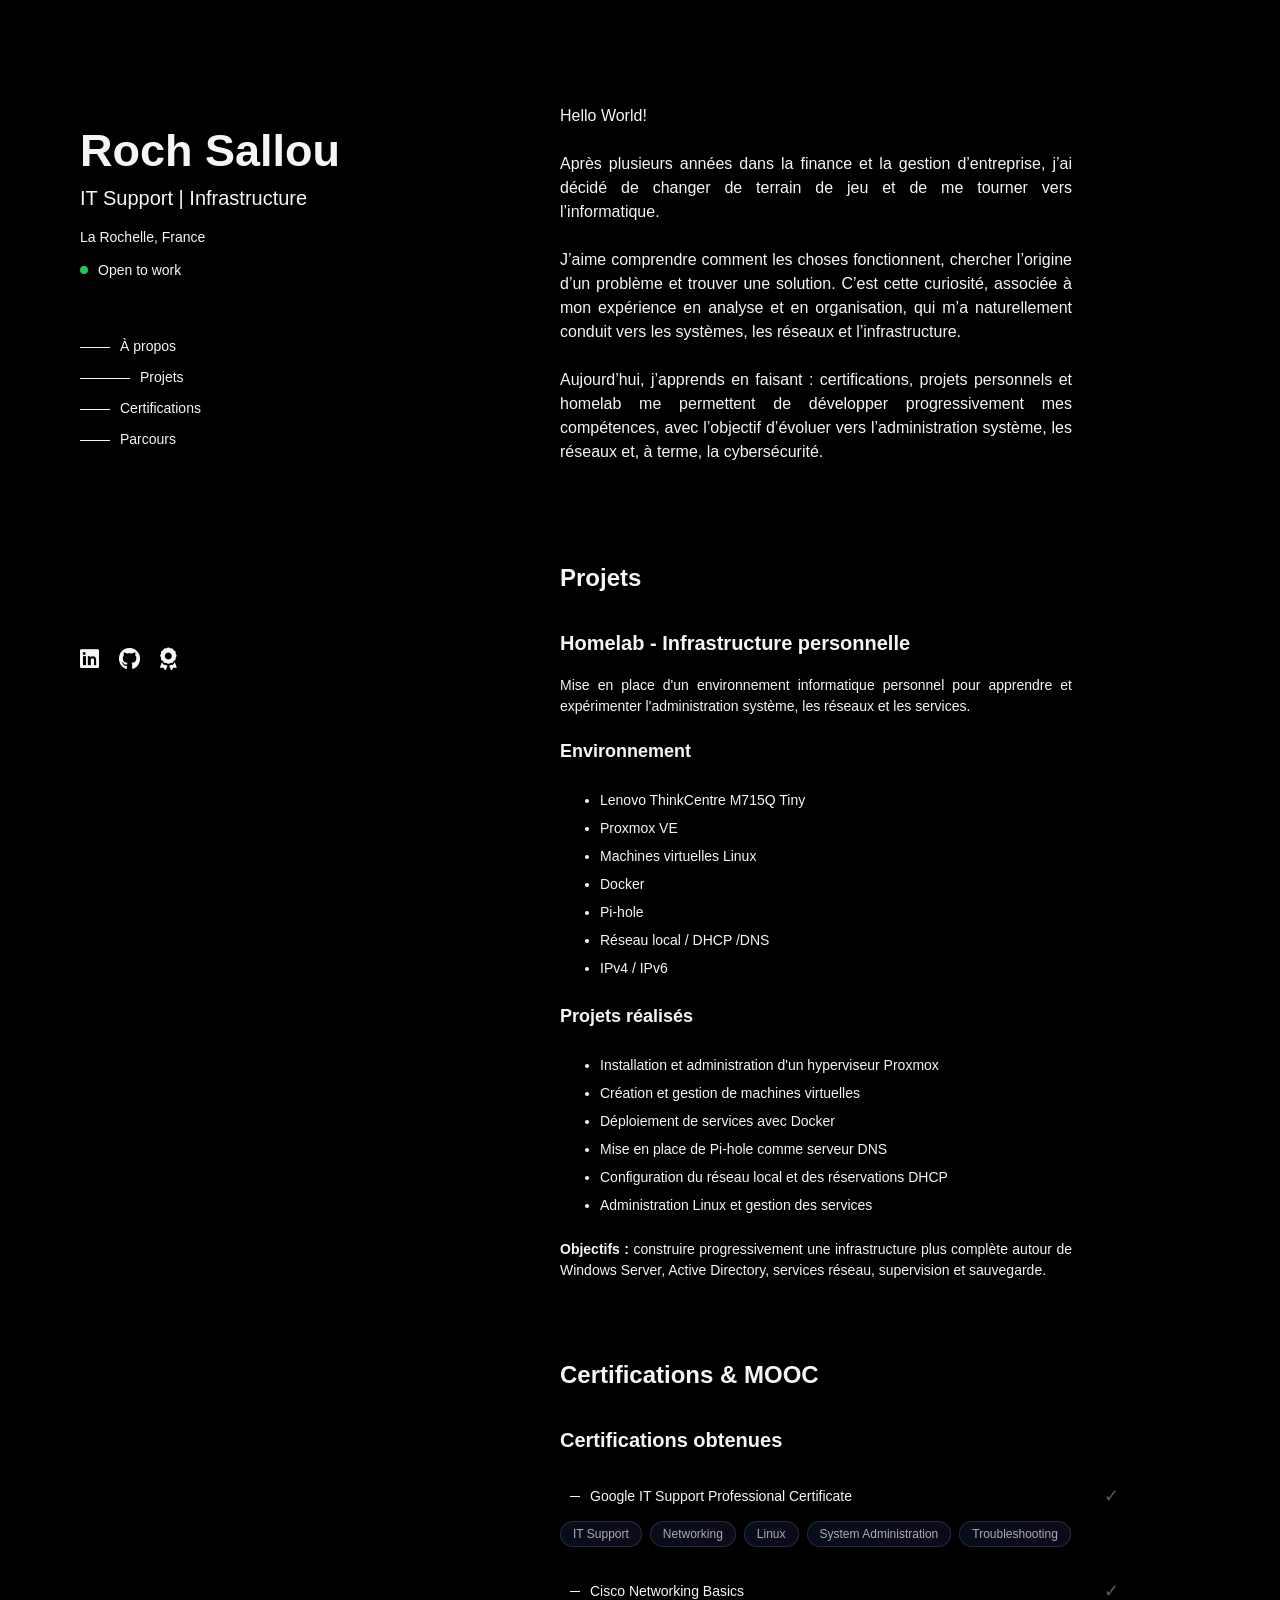
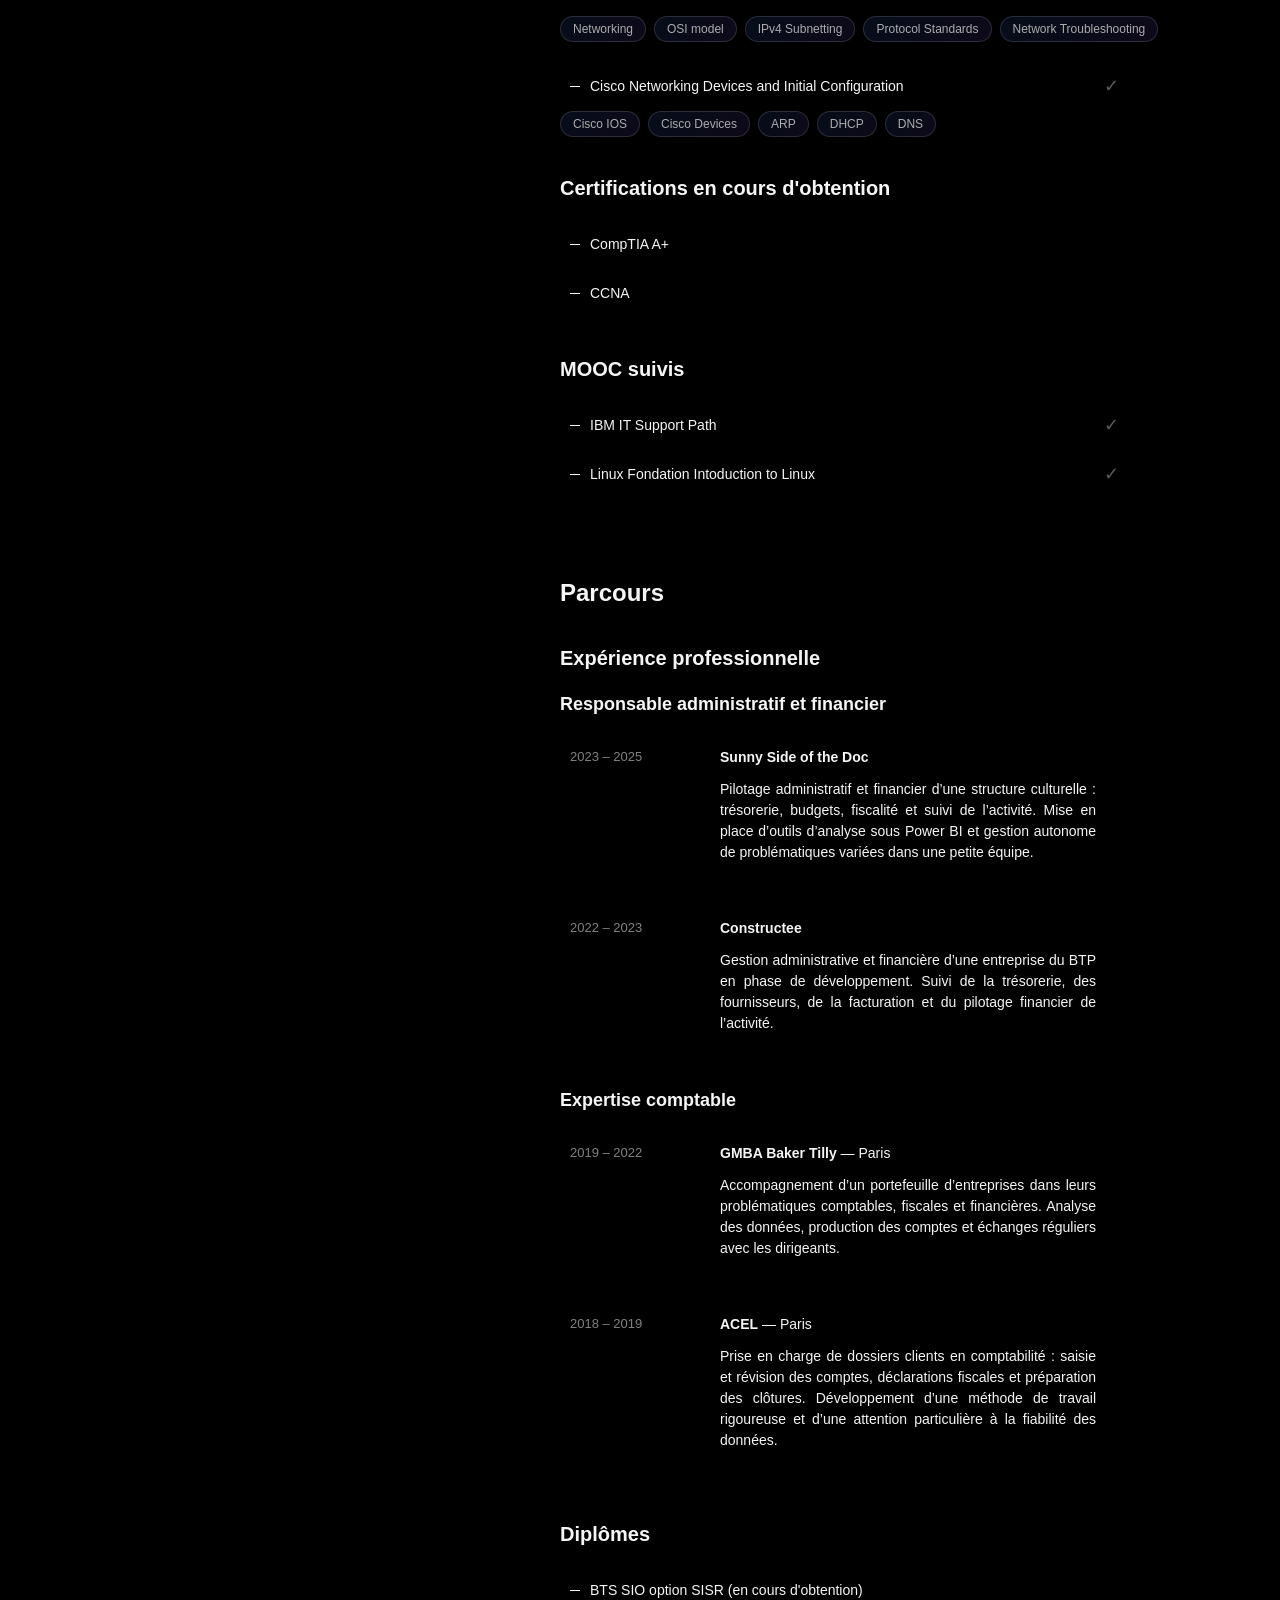
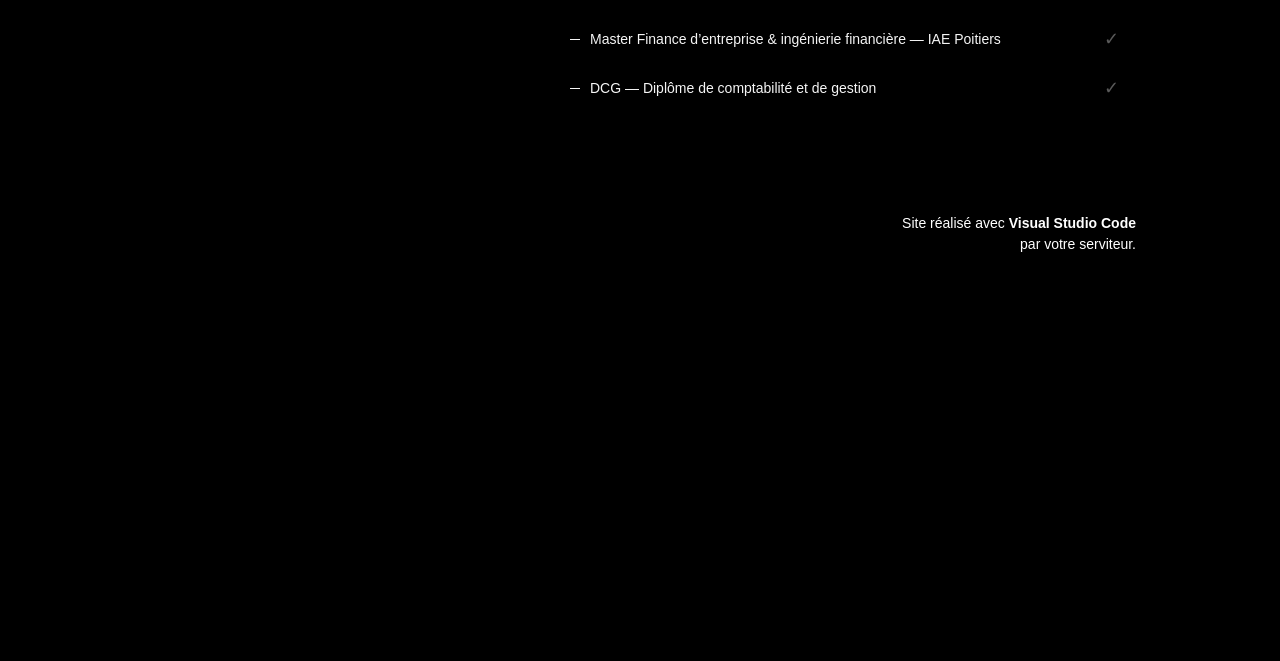
==== index.html @ a71e7d50 "Rename roch.html to index.html" ====
<!DOCTYPE html>
<html lang="fr">
    <head>
        <meta charset="utf-8">
        <meta 
            name="description" 
            content="Site web personnel de Roch SALLOU présentant son parcours professionnel, ses diplômes et expériences, les certifications qu'il a obtenu et les projets qu'il a réalisé"
        >
        <title>Roch SALLOU</title>
        <link rel="stylesheet" href="style.css">
        <script src="script.js" defer></script>
        <link rel="stylesheet" href="https://rsms.me/inter/inter.css">
        <link rel="stylesheet" href="https://cdnjs.cloudflare.com/ajax/libs/font-awesome/6.5.2/css/all.min.css">
    </head>

<body>
    <div class="layout">

<!-- Présentation -->

        <aside class="sidebar">

            <h1 id="nom">Roch Sallou</h1>

            <h2 id="fonction">IT Support | Infrastructure</h2>

            <p id="localisation">La Rochelle, France</p>

            <div class="disponibilité">

                <span class="status-dot"></span>
                Open to work
                
            </div>

<!-- Navigation -->

            <nav>
                <a href="#about">À propos</a>
                <a href="#projets">Projets</a>
                <a href="#certifications">Certifications</a>
                <a href="#parcours">Parcours</a>
            </nav>

<!-- Liens sociaux -->

            <div class="social-links">
                <a href="https://www.linkedin.com/rochsallou" target="_blank" aria-label="LinkedIn">
                    <i class="fa-brands fa-linkedin"></i>
                </a>

                <a href="https://github.com/socharullo" target="_blank" aria-label="GitHub">
                    <i class="fa-brands fa-github"></i>
                </a>

                <a href="https://www.credly.com/users/roch-sallou" target="_blank" aria-label="Credly">
                    <i class="fa-solid fa-award"></i>
                </a>
            </div>
        </aside>

        <main class="content">

<!-- About -->

            <section id="about">

                <p>Hello World!<br><br>

                Après plusieurs années dans la finance et la gestion d’entreprise, j’ai décidé de changer de terrain de jeu et de me tourner vers l’informatique.<br><br>

                J’aime comprendre comment les choses fonctionnent, chercher l’origine d’un problème et trouver une solution. C’est cette curiosité, associée à mon expérience en analyse et en organisation, qui m’a naturellement conduit vers les systèmes, les réseaux et l’infrastructure.<br><br>

                Aujourd’hui, j’apprends en faisant : certifications, projets personnels et homelab me permettent de développer progressivement mes compétences, avec l’objectif d’évoluer vers l’administration système, les réseaux et, à terme, la cybersécurité.</p>
                
            </section>

<!-- Projets -->

            <section id="projets">
            
                <h2>Projets</h2>

                    <h3>Homelab - Infrastructure personnelle</h3>

                            <p>Mise en place d'un environnement informatique personnel pour apprendre et expérimenter l'administration système, les réseaux et les services.</p>

                        <h4>Environnement</h4>

                            <ul>
                                <li>Lenovo ThinkCentre M715Q Tiny</li>
                                <li>Proxmox VE</li>
                                <li>Machines virtuelles Linux</li>
                                <li>Docker</li>
                                <li>Pi-hole</li>
                                <li>Réseau local / DHCP /DNS</li>
                                <li>IPv4 / IPv6</li>
                            </ul>

                        <h4>Projets réalisés</h4>

                            <ul>
                                <li>Installation et administration d'un hyperviseur Proxmox</li>
                                <li>Création et gestion de machines virtuelles</li>
                                <li>Déploiement de services avec Docker</li>
                                <li>Mise en place de Pi-hole comme serveur DNS</li>
                                <li>Configuration du réseau local et des réservations DHCP</li>
                                <li>Administration Linux et gestion des services</li>
                            </ul>

                            <p><b>Objectifs : </b>construire progressivement une infrastructure plus complète autour de Windows Server, Active Directory, services réseau, supervision et sauvegarde.</p>
            </section>

<!-- Certifications -->

            <section id="certifications">

                <h2>Certifications & MOOC</h2>

                    <h3>Certifications obtenues</h3>

                        <div class="certification-title">
                            <span class="cert-line"></span>
                                <p><a href="https://www.credly.com/badges/f9e6a887-23dc-453e-ae48-f7905e1d4d7e/public_url">Google IT Support Professional Certificate</a></p>
                            <span class="cert-check">✓</span>
                        </div>

                        <div class="skills">
                            <span>IT Support</span>
                            <span>Networking</span>
                            <span>Linux</span>
                            <span>System Administration</span>
                            <span>Troubleshooting</span>
                        </div>

                        <div class="certification-title">
                            <span class="cert-line"></span>
                                <p><a href="https://www.credly.com/badges/ed74adc1-48d3-4cb2-bd57-f739bb0685bf/public_url">Cisco Networking Basics</a></p>
                            <span class="cert-check">✓</span>
                        </div>

                        <div class="skills">
                            <span>Networking</span>
                            <span>OSI model</span>
                            <span>IPv4 Subnetting</span>
                            <span>Protocol Standards</span>
                            <span>Network Troubleshooting</span>
                        </div>                        

                        <div class="certification-title">
                            <span class="cert-line"></span>
                                <p><a href="https://www.credly.com/badges/f53616c1-65ab-4919-b052-2c79c491ef06/public_url">Cisco Networking Devices and Initial Configuration</a></p>
                            <span class="cert-check">✓</span>
                        </div>

                        <div class="skills">
                            <span>Cisco IOS</span>
                            <span>Cisco Devices</span>
                            <span>ARP</span>
                            <span>DHCP</span>
                            <span>DNS</span>
                        </div>

                    <h3>Certifications en cours d'obtention</h3>

                        <div class="certification-wip-title">
                            <span class="cert-line"></span>
                                <p>CompTIA A+</p>
                        </div>

                          <div class="certification-wip-title">
                            <span class="cert-line"></span>
                                <p>CCNA</p>
                        </div>

                    <h3>MOOC suivis</h3>
                        <div class="certification-title">
                            <span class="cert-line"></span>
                                <p>IBM IT Support Path</p>
                            <span class="cert-check">✓</span>
                        </div>

                          <div class="certification-title">
                            <span class="cert-line"></span>
                                <p>Linux Fondation Intoduction to Linux</p>
                            <span class="cert-check">✓</span>
                        </div>
            </section>

<!-- Parcours -->

            <section id="parcours">

<!-- Expérience pro -->

                <h2>Parcours</h2>                

                    <h3>Expérience professionnelle</h3>

                        <h4>Responsable administratif et financier</h4>

                            <div class="experience-card">

                                <div class="experience-date">2023 – 2025</div>
                                
                                <div class="experience-description">

                                    <strong>Sunny Side of the Doc</strong>

                                    <p>Pilotage administratif et financier d’une structure culturelle : trésorerie, budgets, fiscalité et suivi de l’activité. Mise en place d’outils d’analyse sous Power BI et gestion autonome de problématiques variées dans une petite équipe.</p>
                                
                                
                                </div>
                            </div>

                            <div class="experience-card">

                                <div class="experience-date">2022 – 2023</div>

                                <div class="experience-description">

                                    <strong>Constructee</strong>

                                    <p>Gestion administrative et financière d’une entreprise du BTP en phase de développement. Suivi de la trésorerie, des fournisseurs, de la facturation et du pilotage financier de l’activité.</p>
                                
                                
                                </div>
                            </div>


                        <h4>Expertise comptable</h4>

                            <div class="experience-card">

                                <div class="experience-date">2019 – 2022</div>

                                <div class="experience-description">

                                    <strong>GMBA Baker Tilly</strong> — Paris

                                    <p>Accompagnement d’un portefeuille d’entreprises dans leurs problématiques comptables, fiscales et financières. Analyse des données, production des comptes et échanges réguliers avec les dirigeants.</p>
                                
                                </div>
                            
                            </div>

                            <div class="experience-card">

                                <div class="experience-date">2018 – 2019</div>

                                <div class="experience-description">

                                    <strong>ACEL</strong> — Paris

                                    <p>Prise en charge de dossiers clients en comptabilité : saisie et révision des comptes, déclarations fiscales et préparation des clôtures. Développement d’une méthode de travail rigoureuse et d’une attention particulière à la fiabilité des données.</p>
                            
                                </div>

                            </div>

<!-- Diplomes -->
            
                    <h3>Diplômes</h3>

                            <div class="certification-wip-title">
                                <span class="cert-line"></span>
                                    <p >BTS SIO option SISR (en cours d'obtention)</p>
                            </div>    
                            
                            <div class="certification-wip-title">
                                <span class="cert-line"></span>
                                    <p>Master Finance d’entreprise & ingénierie financière — IAE Poitiers</p>
                                <span class="cert-check">✓</span>
                            </div>   

                            <div class="certification-wip-title">
                                <span class="cert-line"></span>
                                    <p>DCG — Diplôme de comptabilité et de gestion</p>
                                <span class="cert-check">✓</span>
                            </div>   
                    

            </section>

<!-- Fin -->

            <section id="fin">

                <p>Site réalisé avec <strong>Visual Studio Code </strong>par votre serviteur.</p>

            </section>
        </main>
    </div>
</body>
</html>
---- style.css ----
/* ==================================================
   1. GLOBAL
   ================================================== */

body {
    background-color: black  ;
    color: whitesmoke;
    font-family: 'Inter', sans-serif;
    font-feature-settings: "ss03", "cv02", "cv11";
    font-size: 14px;
    text-align: justify;
}

/* Effet de curseur halo */

body::before {
    content: "";
    position: fixed;
    inset: 0;
    pointer-events: none;
    background: radial-gradient(
        700px circle at var(--mouse-x) var(--mouse-y),
        rgba(139, 92, 246, 0.1),
        transparent 80%
    );
    z-index: 9999;
}

html {
    scroll-behavior: smooth;
    scroll-padding-top: 120px;
}

/* ==================================================
   2. TYPOGRAPHY
   ================================================== */

h1 {
    font-size: 40px;
    margin-bottom: 30px;
}

h2 {
    font-size: 24px;
}

h3 {
    font-size: 20px;
    margin-top: 40px;
    margin-bottom: 20px;
}

h4 {
    font-size: 18px;
    font-weight: bold;
}

p {
    width: 80%;
    line-height: 1.5;
}

ul {
    line-height: 2;
    margin-bottom: 20px;
}

/* ==================================================
   3. LINKS
   ================================================== */

a {
    text-decoration: none;
}

a:link { /* lien normal */
    color : whitesmoke
}

a:visited { /* lien visité */
    color: whitesmoke;
}


a:hover { /* lien survolé */
    color: gray;
}

/* ==================================================
   4. LAYOUT
   ================================================== */

.layout {
    display: grid;
    grid-template-columns: 40% 60%;
    max-width: 1200px;
    margin: auto;
}

.sidebar {
    position: sticky;
    top: 0;
    height: 100vh;
    padding: 80px 40px;
}

.content {
    padding: 80px 40px;
}

section {
    min-height: 40vh;
}


/* ==================================================
   5. SIDEBAR
   ================================================== */

#nom {
    margin-bottom: 5px;
    font-weight: 700;
    font-size: 45px;
}

#fonction {
    margin-top: 10px;
    font-weight: 400;
    font-size: 20px;
}

/* ==================================================
   6. NAVIGATION
   ================================================== */

nav {
    display: flex;
    flex-direction: column;
    align-items: flex-start;
    gap: 15px;
    margin-top: 60px;
    font-size: 14px;
}

nav a {
    transition: all 0.2s ease;
}

nav a:hover {
    transform: translateX(5px);
}

nav a::before {
    content: "";
    display: inline-block;
    width: 30px;
    height: 1px;
    background: currentColor;
    margin-right: 10px;
    vertical-align: middle;
    transition: width 0.2s ease;
}

nav a:hover::before {
    width: 50px;
}

nav a.active::before {
    width: 50px;
}

/* ==================================================
   7. OPEN TO WORK
   ================================================== */

.disponibilité {
    display: flex;
    align-items: center;
    gap: 10px;
    color: whitesmoke;
    font-size: 14px;
}

.status-dot {
    width: 8px;
    height: 8px;
    background: #22c55e;
    border-radius: 50%;
    box-shadow: 0 0 0 0 rgba(34, 197, 94, 0.5);
    animation: pulse 2s infinite;
}

@keyframes pulse {
    0% {
        box-shadow: 0 0 0 0 rgba(34, 197, 94, 0.5);
    }

    70% {
        box-shadow: 0 0 0 7px rgba(34, 197, 94, 0);
    }

    100% {
        box-shadow: 0 0 0 0 rgba(34, 197, 94, 0);
    }
}

/* ==================================================
   8. SOCIAL LINKS
   ================================================== */

.social-links {
    display: flex;
    gap: 20px;
    margin-top: 200px;
}

.social-links a {
    font-size: 22px;
    color: whitesmoke;
    opacity: 1;
    transition: opacity 0.2s ease;
}

.social-links a:hover {
    opacity: 0.3;
}

/* ==================================================
   9. SECTIONS
   ================================================== */

#about {
    font-size: 16px;
    font-weight: 200;
    margin-bottom: 100px;
    opacity: 1;
}

#projets {
    margin-bottom: 40px;
}

#certifications {
    margin-top: 80px;
    margin-bottom: 0;
}

#diplomes {
    margin-top: 80px;
    margin-bottom: 40px;
}

#parcours {
    margin-top: 80px;
    margin-bottom: 40px;
}

#fin {
    opacity: 1;
    width: 50%;
    margin-top: 100px;
    text-align: right;
    font-weight: 100;
    margin-left: auto;
    color: white;
}

/* ==================================================
   10. CERTIFICATIONS
   ================================================== */

.certification {
    margin-bottom: 35px;
}

.certification-title {
    display: flex;
    align-items: center;
    gap: 10px;
    transition: transform 0.2s ease;
    margin-left: 10px;
}

.certification-wip-title {
    display: flex;
    align-items: center;
    gap: 10px;
    transition: transform 0.2s ease;
    margin-left: 10px;
}

.certification-title:hover {
    transform: translateX(8px);
}

.cert-line {
    width: 10px;
    height: 1px;
    background: whitesmoke;
    transition: width 0.2s ease;
}

.certification-title:hover .cert-line {
    width: 20px;
}

.cert-check {
    margin-left: 0;
    font-size: 18px;
    background: black;
    color: gray;
    opacity: 0.7;
}

/* ==================================================
   11. SKILLS
   ================================================== */

.skills {
    display: flex;
    flex-wrap: wrap;
    gap: 8px;
    margin-top: 0;
    margin-left: 0;
    margin-bottom: 20px;
    color: whitesmoke;
}

.skills span {
    padding: 5px 12px;
    border: 1px solid rgba(255, 255, 255, 0.2);
    border-radius: 20px;
    font-size: 12px;
    opacity: 0.7;

    background: linear-gradient(
        135deg,
        rgba(59, 130, 246, 0.15),
        rgba(139, 92, 246, 0.15)
    );

    transition: all 0.25s ease;
}

.skills span:hover {
    transform: translateY(-2px);
    border-color: rgba(255, 255, 255, 0.35);
    background: linear-gradient(
        135deg,
        rgba(59, 130, 246, 0.3),
        rgba(139, 92, 246, 0.3)
    );
}

/* ==================================================
   12. EXPERIENCE
   ================================================== */

.experience {
    display: grid;
    grid-template-columns: 120px 1fr;
    gap: 30px;
    margin-bottom: 40px;
}

.experience-date {
    font-size: 13px;
    color: gray;
}

.experience-description {
    margin-top: 0;
    margin-bottom: 8px;
}

.experience-card {
    display: grid;
    grid-template-columns: 120px 1fr;
    gap: 30px;

    padding: 10px;
    margin-bottom: 15px;

    background: black;

    transition:
        transform 0.25s ease,
        background 0.25s ease,
        border-color 0.25s ease;
}

.experience-card:hover {
    transform: translateY(-2px);
    border-radius: 25px;
    background: linear-gradient(
        135deg,
        rgba(59, 130, 246, 0.10),
        rgba(139, 92, 246, 0.10)
        );
}
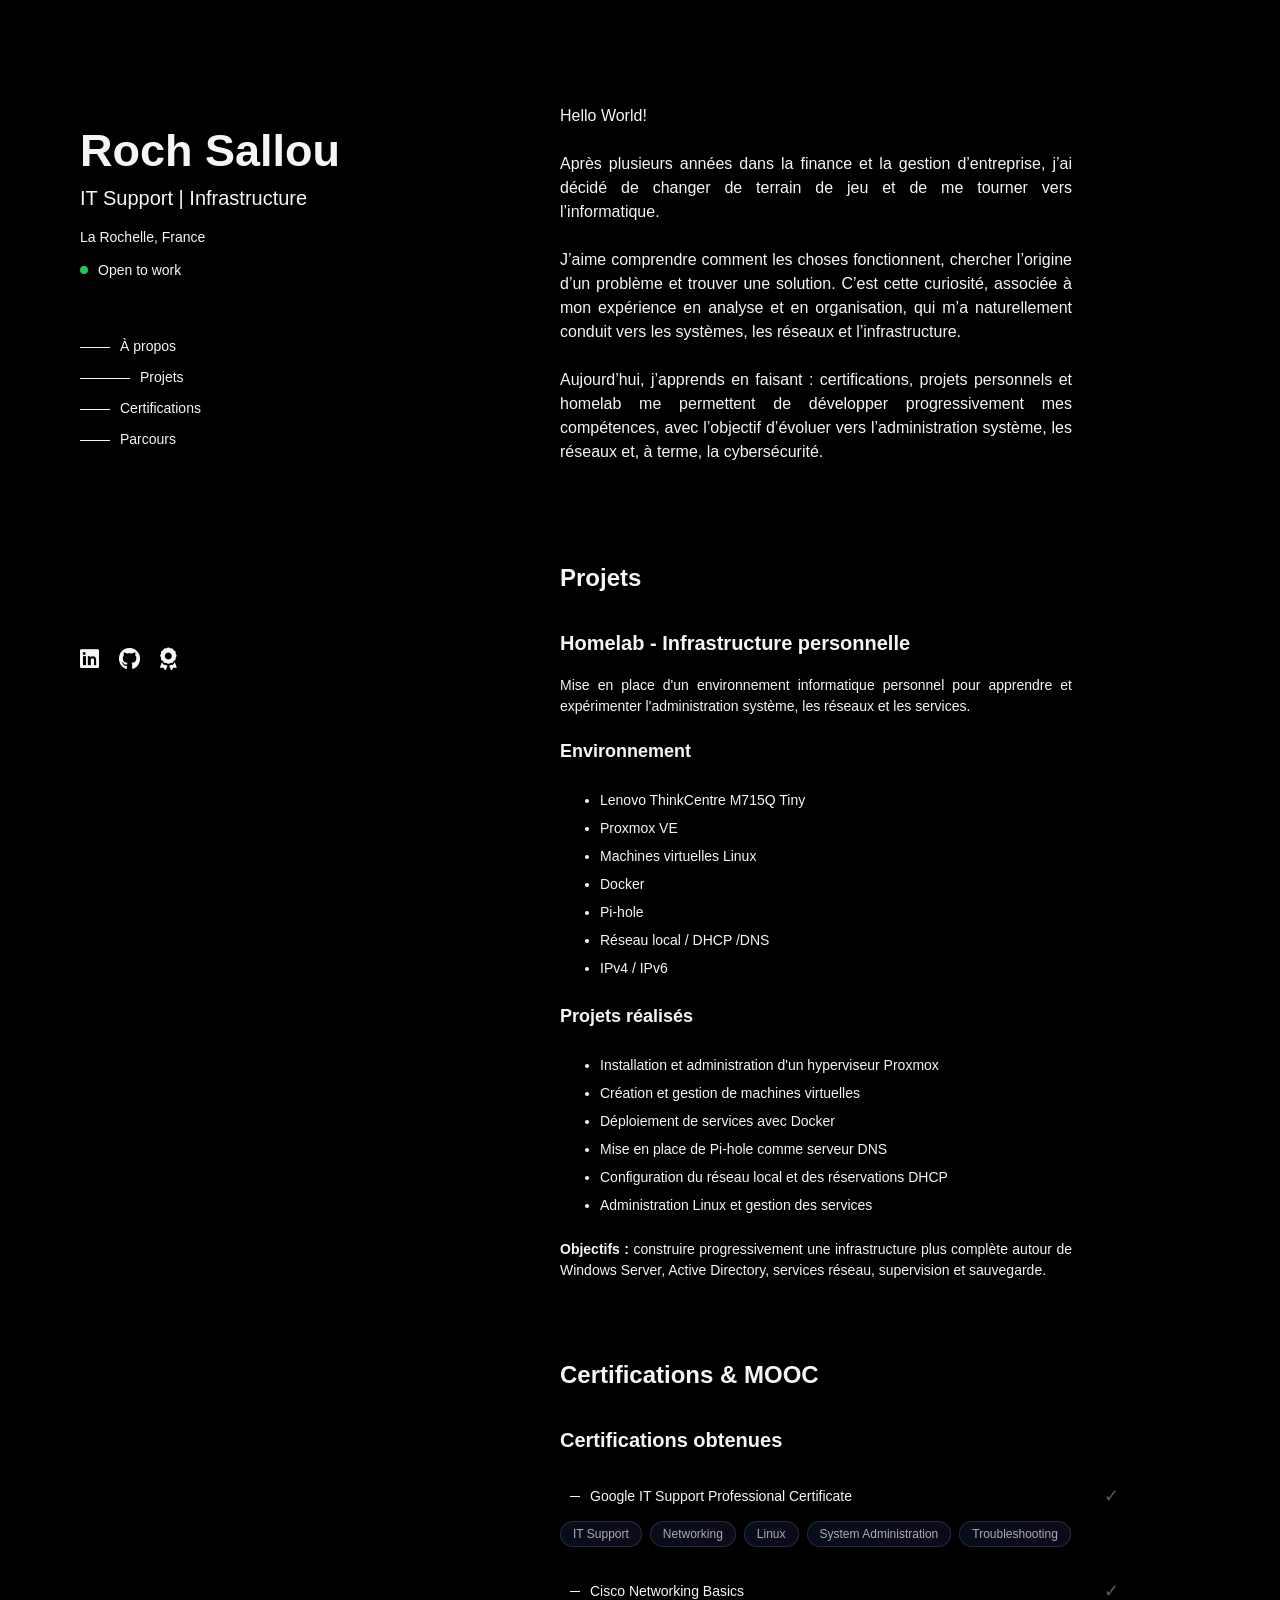
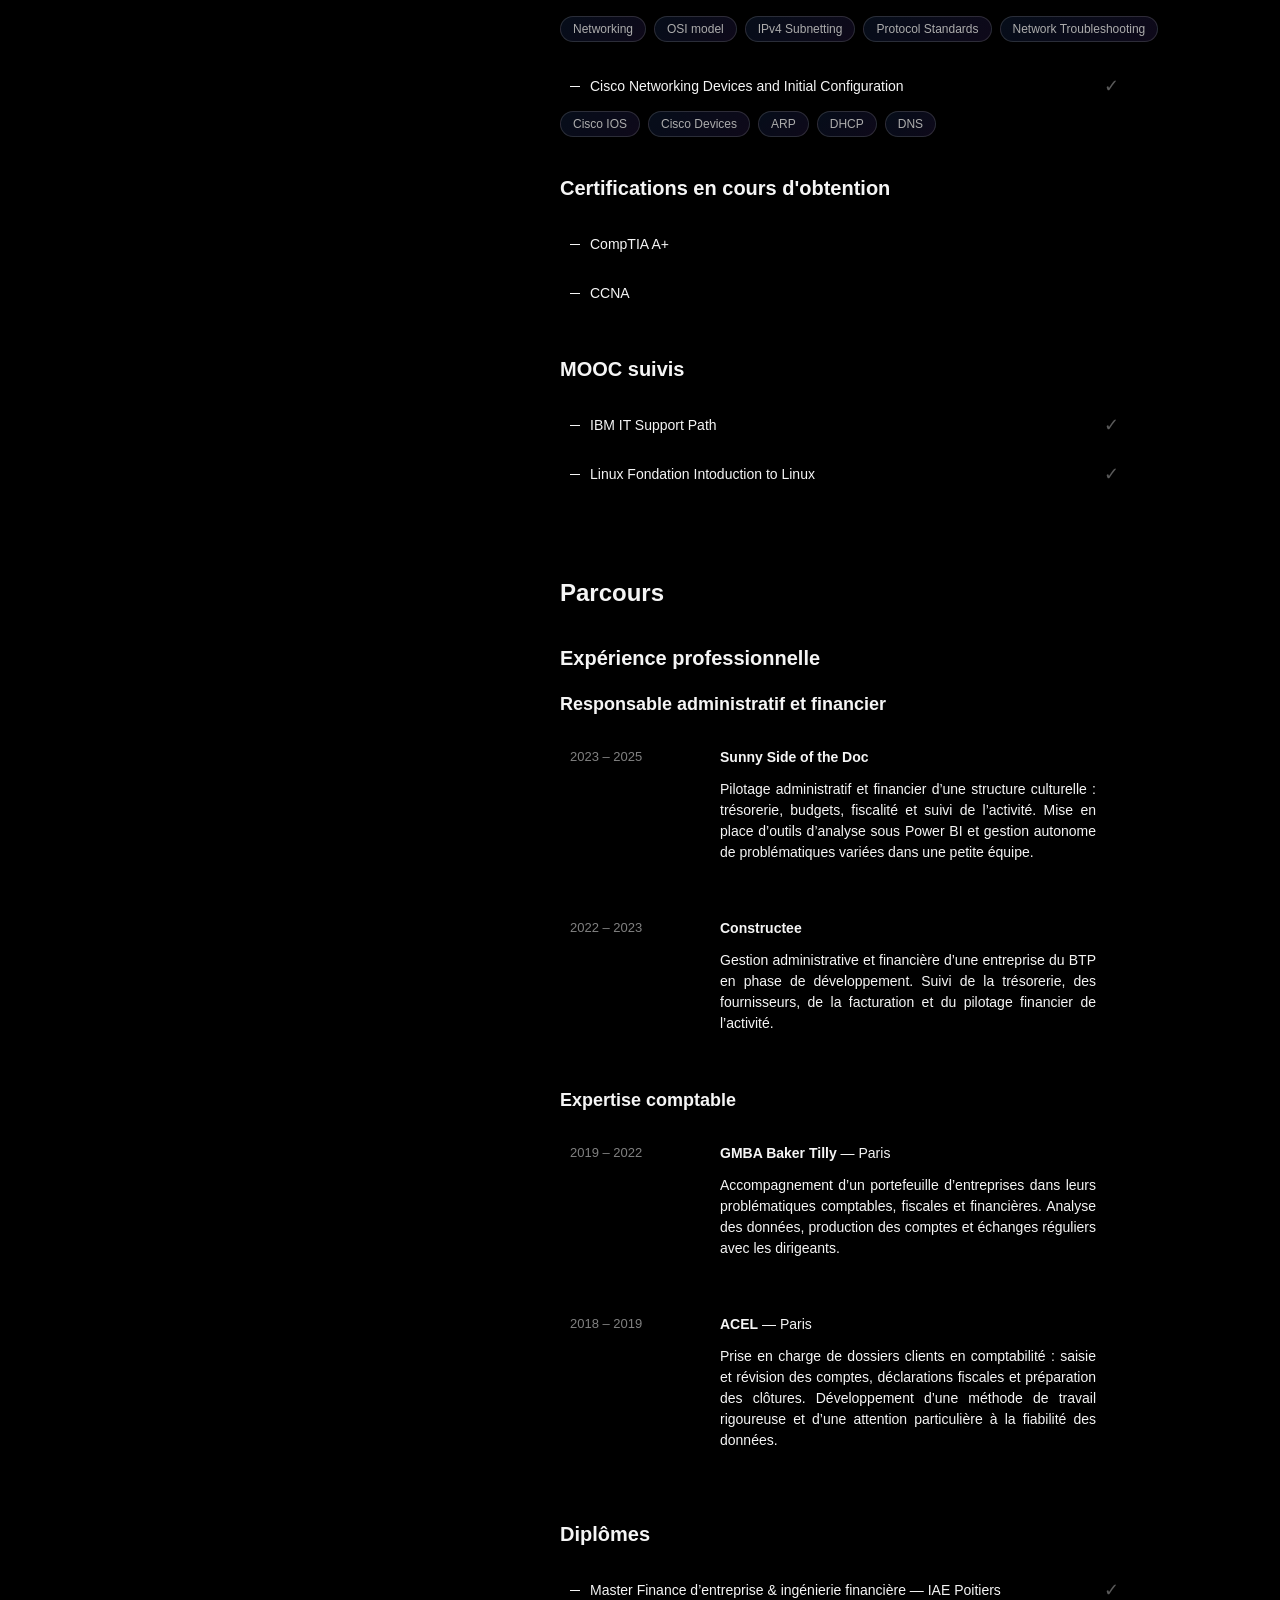
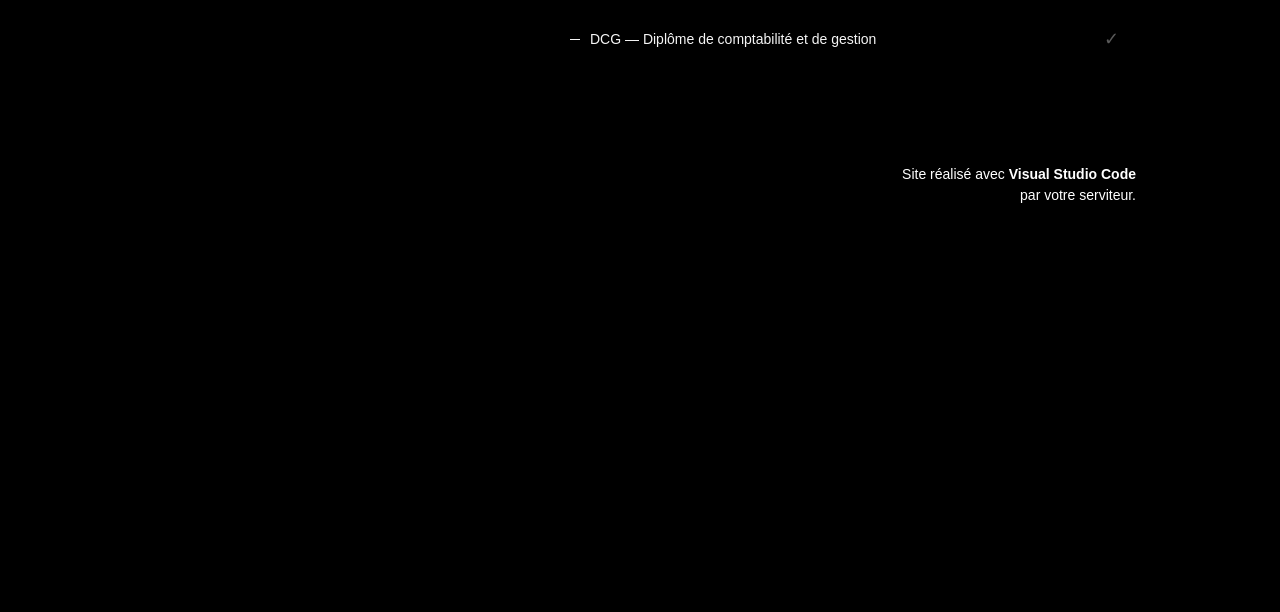
==== commit 9f3b7ae9: "Modification certification" ====
--- a/index.html
+++ b/index.html
@@ -261,11 +261,6 @@
 <!-- Diplomes -->
             
                     <h3>Diplômes</h3>
-
-                            <div class="certification-wip-title">
-                                <span class="cert-line"></span>
-                                    <p >BTS SIO option SISR (en cours d'obtention)</p>
-                            </div>    
                             
                             <div class="certification-wip-title">
                                 <span class="cert-line"></span>
--- a/style.css
+++ b/style.css
@@ -26,6 +26,7 @@
     z-index: 9999;
 }
 
+
 html {
     scroll-behavior: smooth;
     scroll-padding-top: 120px;
@@ -102,6 +103,7 @@
     top: 0;
     height: 100vh;
     padding: 80px 40px;
+    gap: 30px;
 }
 
 .content {
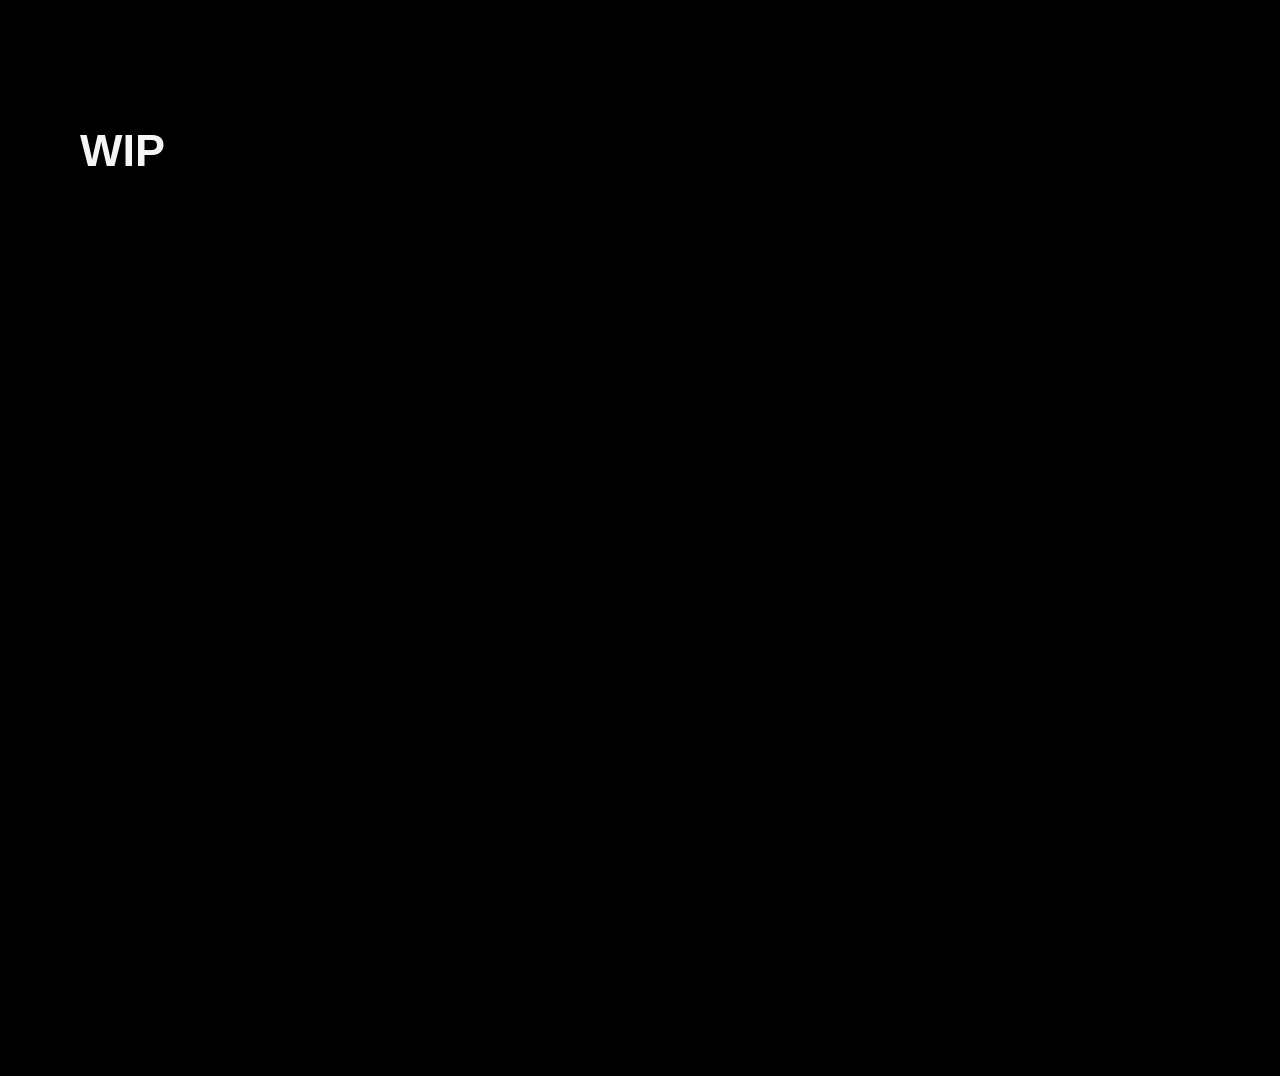
==== commit c9db88fa: "Affichage message WIP pour mise en sommeil du site" ====
--- a/index.html
+++ b/index.html
@@ -20,271 +20,14 @@
 
         <aside class="sidebar">
 
-            <h1 id="nom">Roch Sallou</h1>
+            <h1 id="nom">WIP</h1>
 
-            <h2 id="fonction">IT Support | Infrastructure</h2>
-
-            <p id="localisation">La Rochelle, France</p>
-
-            <div class="disponibilité">
-
-                <span class="status-dot"></span>
-                Open to work
-                
-            </div>
-
-<!-- Navigation -->
-
-            <nav>
-                <a href="#about">À propos</a>
-                <a href="#projets">Projets</a>
-                <a href="#certifications">Certifications</a>
-                <a href="#parcours">Parcours</a>
-            </nav>
-
-<!-- Liens sociaux -->
-
-            <div class="social-links">
-                <a href="https://www.linkedin.com/rochsallou" target="_blank" aria-label="LinkedIn">
-                    <i class="fa-brands fa-linkedin"></i>
-                </a>
-
-                <a href="https://github.com/socharullo" target="_blank" aria-label="GitHub">
-                    <i class="fa-brands fa-github"></i>
-                </a>
-
-                <a href="https://www.credly.com/users/roch-sallou" target="_blank" aria-label="Credly">
-                    <i class="fa-solid fa-award"></i>
-                </a>
-            </div>
         </aside>
 
         <main class="content">
 
-<!-- About -->
-
-            <section id="about">
-
-                <p>Hello World!<br><br>
-
-                Après plusieurs années dans la finance et la gestion d’entreprise, j’ai décidé de changer de terrain de jeu et de me tourner vers l’informatique.<br><br>
-
-                J’aime comprendre comment les choses fonctionnent, chercher l’origine d’un problème et trouver une solution. C’est cette curiosité, associée à mon expérience en analyse et en organisation, qui m’a naturellement conduit vers les systèmes, les réseaux et l’infrastructure.<br><br>
-
-                Aujourd’hui, j’apprends en faisant : certifications, projets personnels et homelab me permettent de développer progressivement mes compétences, avec l’objectif d’évoluer vers l’administration système, les réseaux et, à terme, la cybersécurité.</p>
-                
-            </section>
-
-<!-- Projets -->
-
-            <section id="projets">
-            
-                <h2>Projets</h2>
-
-                    <h3>Homelab - Infrastructure personnelle</h3>
-
-                            <p>Mise en place d'un environnement informatique personnel pour apprendre et expérimenter l'administration système, les réseaux et les services.</p>
-
-                        <h4>Environnement</h4>
-
-                            <ul>
-                                <li>Lenovo ThinkCentre M715Q Tiny</li>
-                                <li>Proxmox VE</li>
-                                <li>Machines virtuelles Linux</li>
-                                <li>Docker</li>
-                                <li>Pi-hole</li>
-                                <li>Réseau local / DHCP /DNS</li>
-                                <li>IPv4 / IPv6</li>
-                            </ul>
-
-                        <h4>Projets réalisés</h4>
-
-                            <ul>
-                                <li>Installation et administration d'un hyperviseur Proxmox</li>
-                                <li>Création et gestion de machines virtuelles</li>
-                                <li>Déploiement de services avec Docker</li>
-                                <li>Mise en place de Pi-hole comme serveur DNS</li>
-                                <li>Configuration du réseau local et des réservations DHCP</li>
-                                <li>Administration Linux et gestion des services</li>
-                            </ul>
-
-                            <p><b>Objectifs : </b>construire progressivement une infrastructure plus complète autour de Windows Server, Active Directory, services réseau, supervision et sauvegarde.</p>
-            </section>
-
-<!-- Certifications -->
-
-            <section id="certifications">
-
-                <h2>Certifications & MOOC</h2>
-
-                    <h3>Certifications obtenues</h3>
-
-                        <div class="certification-title">
-                            <span class="cert-line"></span>
-                                <p><a href="https://www.credly.com/badges/f9e6a887-23dc-453e-ae48-f7905e1d4d7e/public_url">Google IT Support Professional Certificate</a></p>
-                            <span class="cert-check">✓</span>
-                        </div>
-
-                        <div class="skills">
-                            <span>IT Support</span>
-                            <span>Networking</span>
-                            <span>Linux</span>
-                            <span>System Administration</span>
-                            <span>Troubleshooting</span>
-                        </div>
-
-                        <div class="certification-title">
-                            <span class="cert-line"></span>
-                                <p><a href="https://www.credly.com/badges/ed74adc1-48d3-4cb2-bd57-f739bb0685bf/public_url">Cisco Networking Basics</a></p>
-                            <span class="cert-check">✓</span>
-                        </div>
-
-                        <div class="skills">
-                            <span>Networking</span>
-                            <span>OSI model</span>
-                            <span>IPv4 Subnetting</span>
-                            <span>Protocol Standards</span>
-                            <span>Network Troubleshooting</span>
-                        </div>                        
-
-                        <div class="certification-title">
-                            <span class="cert-line"></span>
-                                <p><a href="https://www.credly.com/badges/f53616c1-65ab-4919-b052-2c79c491ef06/public_url">Cisco Networking Devices and Initial Configuration</a></p>
-                            <span class="cert-check">✓</span>
-                        </div>
-
-                        <div class="skills">
-                            <span>Cisco IOS</span>
-                            <span>Cisco Devices</span>
-                            <span>ARP</span>
-                            <span>DHCP</span>
-                            <span>DNS</span>
-                        </div>
-
-                    <h3>Certifications en cours d'obtention</h3>
-
-                        <div class="certification-wip-title">
-                            <span class="cert-line"></span>
-                                <p>CompTIA A+</p>
-                        </div>
-
-                          <div class="certification-wip-title">
-                            <span class="cert-line"></span>
-                                <p>CCNA</p>
-                        </div>
-
-                    <h3>MOOC suivis</h3>
-                        <div class="certification-title">
-                            <span class="cert-line"></span>
-                                <p>IBM IT Support Path</p>
-                            <span class="cert-check">✓</span>
-                        </div>
-
-                          <div class="certification-title">
-                            <span class="cert-line"></span>
-                                <p>Linux Fondation Intoduction to Linux</p>
-                            <span class="cert-check">✓</span>
-                        </div>
-            </section>
-
-<!-- Parcours -->
-
-            <section id="parcours">
-
-<!-- Expérience pro -->
-
-                <h2>Parcours</h2>                
-
-                    <h3>Expérience professionnelle</h3>
-
-                        <h4>Responsable administratif et financier</h4>
-
-                            <div class="experience-card">
-
-                                <div class="experience-date">2023 – 2025</div>
-                                
-                                <div class="experience-description">
-
-                                    <strong>Sunny Side of the Doc</strong>
-
-                                    <p>Pilotage administratif et financier d’une structure culturelle : trésorerie, budgets, fiscalité et suivi de l’activité. Mise en place d’outils d’analyse sous Power BI et gestion autonome de problématiques variées dans une petite équipe.</p>
-                                
-                                
-                                </div>
-                            </div>
-
-                            <div class="experience-card">
-
-                                <div class="experience-date">2022 – 2023</div>
-
-                                <div class="experience-description">
-
-                                    <strong>Constructee</strong>
-
-                                    <p>Gestion administrative et financière d’une entreprise du BTP en phase de développement. Suivi de la trésorerie, des fournisseurs, de la facturation et du pilotage financier de l’activité.</p>
-                                
-                                
-                                </div>
-                            </div>
-
-
-                        <h4>Expertise comptable</h4>
-
-                            <div class="experience-card">
-
-                                <div class="experience-date">2019 – 2022</div>
-
-                                <div class="experience-description">
-
-                                    <strong>GMBA Baker Tilly</strong> — Paris
-
-                                    <p>Accompagnement d’un portefeuille d’entreprises dans leurs problématiques comptables, fiscales et financières. Analyse des données, production des comptes et échanges réguliers avec les dirigeants.</p>
-                                
-                                </div>
-                            
-                            </div>
-
-                            <div class="experience-card">
-
-                                <div class="experience-date">2018 – 2019</div>
-
-                                <div class="experience-description">
-
-                                    <strong>ACEL</strong> — Paris
-
-                                    <p>Prise en charge de dossiers clients en comptabilité : saisie et révision des comptes, déclarations fiscales et préparation des clôtures. Développement d’une méthode de travail rigoureuse et d’une attention particulière à la fiabilité des données.</p>
-                            
-                                </div>
-
-                            </div>
-
-<!-- Diplomes -->
-            
-                    <h3>Diplômes</h3>
-                            
-                            <div class="certification-wip-title">
-                                <span class="cert-line"></span>
-                                    <p>Master Finance d’entreprise & ingénierie financière — IAE Poitiers</p>
-                                <span class="cert-check">✓</span>
-                            </div>   
-
-                            <div class="certification-wip-title">
-                                <span class="cert-line"></span>
-                                    <p>DCG — Diplôme de comptabilité et de gestion</p>
-                                <span class="cert-check">✓</span>
-                            </div>   
-                    
-
-            </section>
-
-<!-- Fin -->
-
-            <section id="fin">
-
-                <p>Site réalisé avec <strong>Visual Studio Code </strong>par votre serviteur.</p>
-
-            </section>
         </main>
     </div>
 </body>
-</html>+</html>
+
